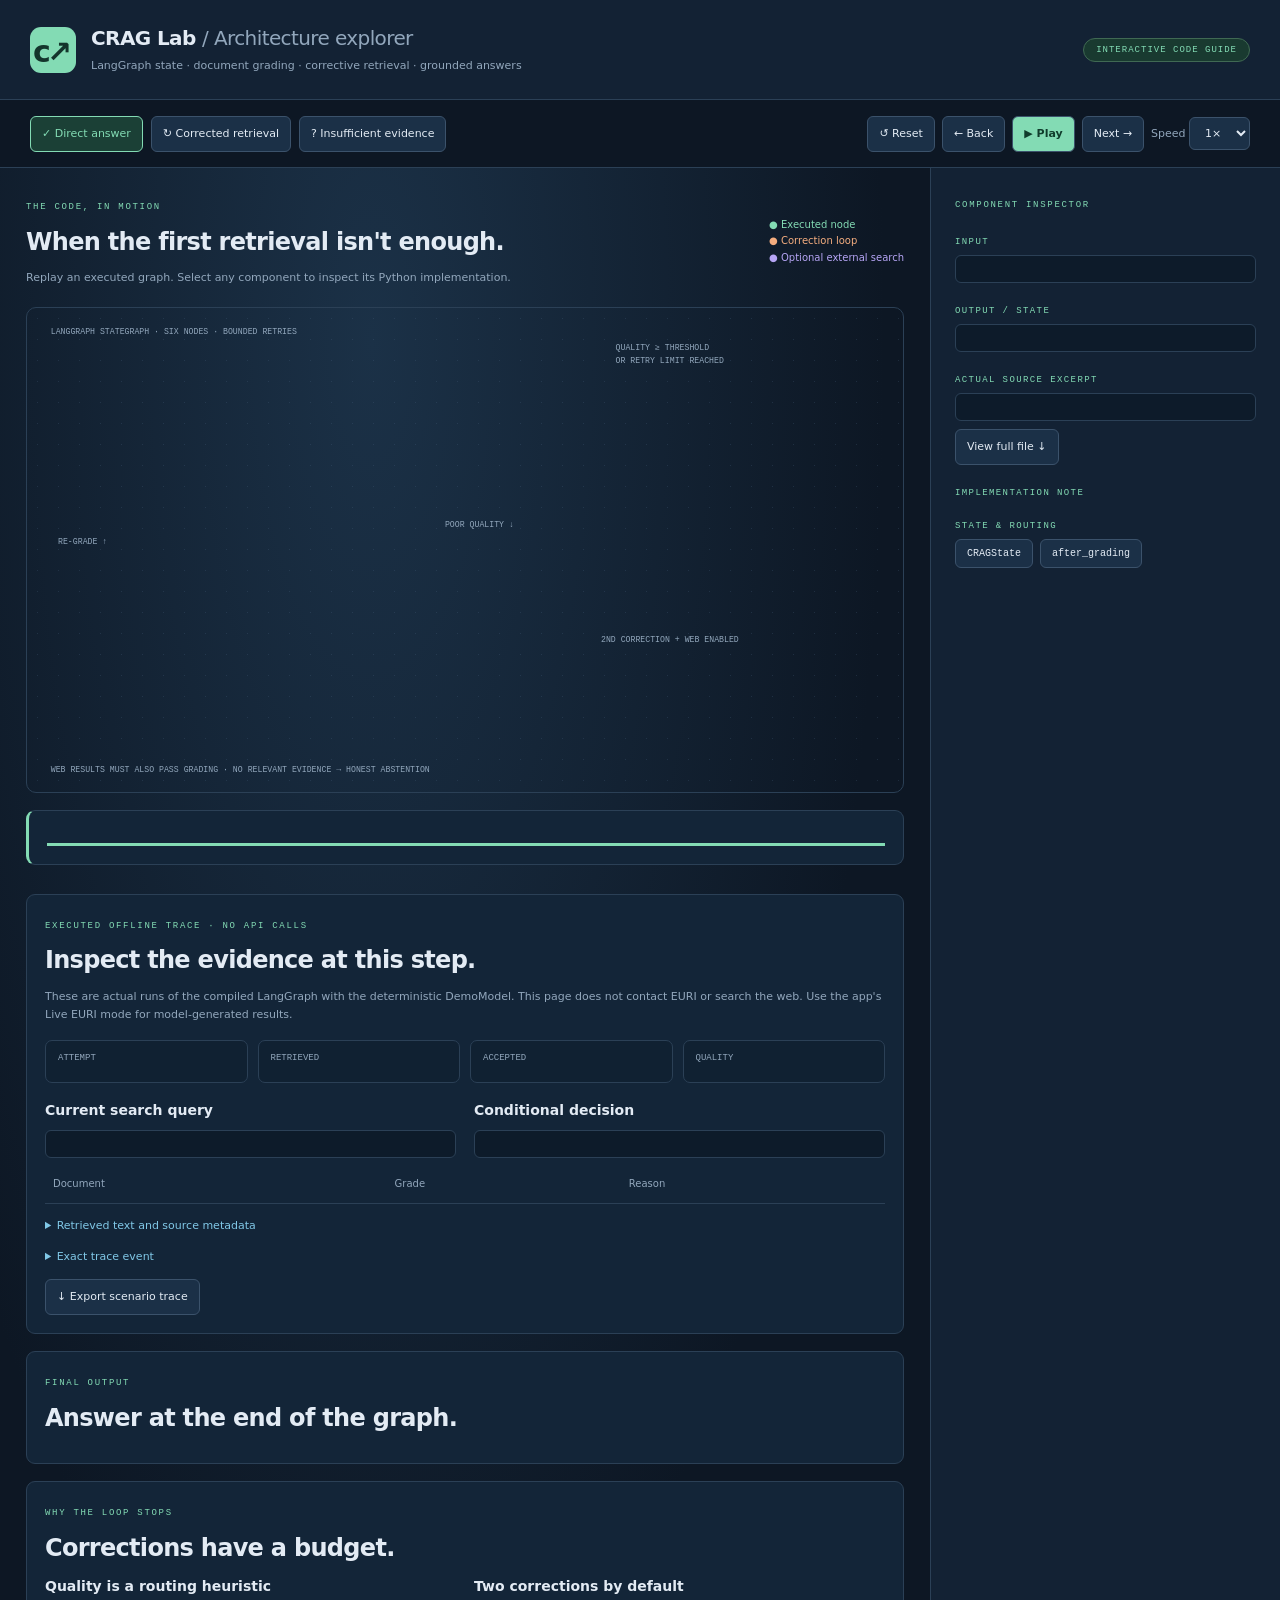
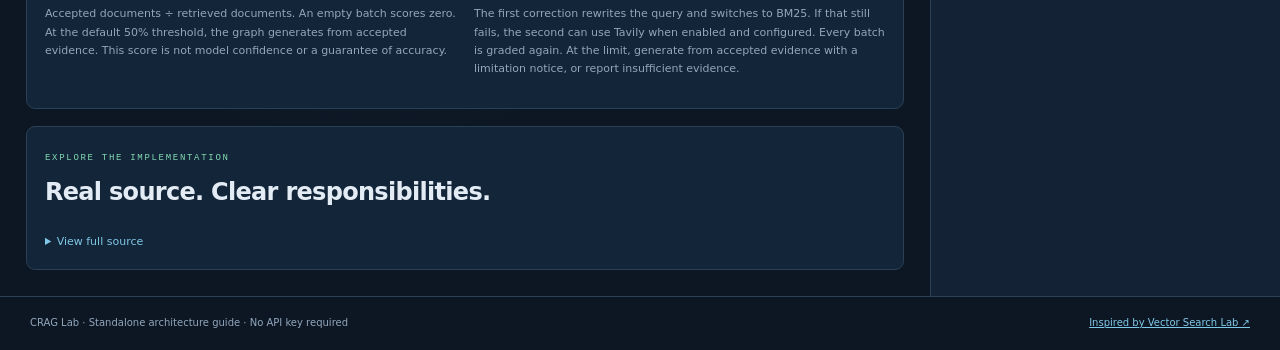
==== scripts/visualizer_template.html @ 8ddc98ae "Build LangGraph Corrective RAG lab with EURI and interactive visualizer" ====
<!doctype html>
<html lang="en"><head><meta charset="utf-8"><meta name="viewport" content="width=device-width,initial-scale=1"><meta name="theme-color" content="#0d1724"><title>CRAG Lab · Architecture Explorer</title>
<style>
:root{color-scheme:dark;--bg:#0d1724;--panel:#132234;--line:#2b4056;--text:#e3ebf4;--muted:#92a7bc;--green:#83dbb4;--orange:#f4ad7f;--blue:#80c8e7;--purple:#b6a5f5;--mono:ui-monospace,SFMono-Regular,Consolas,monospace}*{box-sizing:border-box}body{margin:0;font:13px/1.65 system-ui,sans-serif;color:var(--text);background:var(--bg)}button,select{font:inherit;cursor:pointer}button,select{border:1px solid #3b526b;border-radius:6px;padding:8px 11px;background:#1b3047;color:var(--text);font-size:11px}button:hover{background:#29445e}button:disabled{opacity:.35;cursor:default}button:focus-visible,select:focus-visible,a:focus-visible,summary:focus-visible{outline:2px solid var(--blue);outline-offset:4px}button[aria-pressed=true]{border-color:var(--green);background:#1b4036;color:var(--green)}a{color:var(--blue)}header{display:flex;justify-content:space-between;align-items:center;padding:22px 30px;border-bottom:1px solid var(--line);background:var(--panel);gap:20px}.brand{display:flex;gap:15px;align-items:center}.logo{display:grid;place-items:center;width:46px;height:46px;border-radius:11px;background:var(--green);font-size:30px;letter-spacing:-4px;padding-right:5px;color:#14352c;font-weight:700}h1{font-size:20px;margin:0;letter-spacing:-.6px}h1 span{color:var(--muted);font-weight:400}p{margin:5px 0 12px}.sub{font-size:11px;color:var(--muted);margin:2px 0}.badge{border:1px solid #406953;background:#193a30;border-radius:20px;padding:6px 12px;color:var(--green);font:9px var(--mono);letter-spacing:1px}.toolbar{display:flex;flex-wrap:wrap;align-items:center;gap:8px;padding:15px 30px;border-bottom:1px solid var(--line)}.playback{display:flex;flex-wrap:wrap;gap:7px;margin-left:auto;align-items:center}.primary{background:var(--green);color:#103c2c;font-weight:700}.layout{display:grid;grid-template-columns:minmax(0,1fr) 350px}main{min-width:0;padding:26px;background:radial-gradient(ellipse at 40% 10%,#1b3147,transparent 65%)}.eyebrow{font:9px var(--mono);letter-spacing:1.7px;color:var(--green)}h2{font-size:24px;margin:7px 0;letter-spacing:-.7px}h3{font-size:14px;margin:0 0 7px}.heading{display:flex;justify-content:space-between;gap:15px;align-items:center;margin-bottom:18px}.legend{font-size:10px;color:var(--muted);min-width:130px}.legend span{display:block}.diagram{border:1px solid var(--line);border-radius:10px;overflow:auto;background:radial-gradient(#4b668344 .8px,transparent .8px);background-size:21px 21px}svg{width:100%;min-width:780px;display:block}.wire{fill:none;stroke:#486079;stroke-width:1.7;marker-end:url(#arrow)}.wire.loop{stroke-dasharray:6 5}.wire.active{stroke:var(--green);stroke-width:3}.node{cursor:pointer;outline:none}.node rect{fill:#172c40;stroke:#49647c;stroke-width:1.3}.node text{pointer-events:none;fill:var(--text)}.node .kicker{font:9px var(--mono);fill:var(--muted)}.node .title{font:600 16px system-ui,sans-serif}.node .file{font:9px var(--mono);fill:var(--muted)}.node.visited rect{fill:#1b3b32;stroke:#569478}.node.current rect{fill:#234b3c;stroke:var(--green);stroke-width:2.5}.node.selected rect{stroke:var(--blue);stroke-width:2.5}.node:hover rect,.node:focus-visible rect{stroke:var(--blue);stroke-width:3}.node.external rect{stroke:var(--purple)}.svg-label{fill:var(--muted);font:9px var(--mono)}.panel{border:1px solid var(--line);background:#132538;border-radius:9px;padding:18px;margin-top:17px}.step-card{border-left:3px solid var(--green)}.step-card p{font-size:12px;color:var(--muted)}.timeline{display:flex;flex-wrap:wrap;gap:6px;margin-top:12px}.timeline button{font:10px var(--mono);padding:5px 8px}.progress{height:3px;background:#294156;margin-top:14px}.progress div{height:100%;background:var(--green);transition:width .2s}.stats{display:grid;grid-template-columns:repeat(4,1fr);gap:10px;margin:16px 0}.stat{background:#102132;border:1px solid var(--line);border-radius:7px;padding:12px}.stat small{font:9px var(--mono);color:var(--muted);display:block}.stat strong{font:23px var(--mono);color:var(--green);display:block;margin-top:7px}pre{white-space:pre-wrap;overflow-wrap:anywhere;overflow:auto;max-height:460px;font:10px/1.8 var(--mono);background:#0d1b2a;color:#c7d9ea;border:1px solid var(--line);border-radius:6px;padding:13px;margin:8px 0}aside{border-left:1px solid var(--line);padding:24px;background:var(--panel);min-width:0}aside h2{font-size:23px}aside p{font-size:12px;color:var(--muted)}.field{color:var(--green);font:9px var(--mono);letter-spacing:1.4px;margin:23px 0 8px}.file-label{font:10px var(--mono);color:var(--blue)}.note{font-size:11px;color:var(--muted)}.scroll{overflow:auto}table{border-collapse:collapse;width:100%;font-size:11px}th,td{text-align:left;padding:10px 8px;border-bottom:1px solid var(--line);vertical-align:top}th{font-weight:400;color:var(--muted);font-size:10px}td:first-child{white-space:nowrap}.ok{color:var(--green)}.bad{color:var(--orange)}.files{display:flex;flex-wrap:wrap;gap:7px}.files button{font:10px var(--mono)}summary{cursor:pointer;color:var(--blue);font-size:11px}details{margin-top:13px}.answer{white-space:pre-wrap;font-size:12px;line-height:1.9;overflow-wrap:anywhere}.two{display:grid;grid-template-columns:1fr 1fr;gap:18px}footer{border-top:1px solid var(--line);padding:18px 30px;display:flex;justify-content:space-between;gap:15px;font-size:10px;color:var(--muted)}@media(max-width:1150px){.layout{grid-template-columns:minmax(0,1fr) 290px}.playback{margin-left:0}.heading{display:block}.legend{display:flex;gap:12px;margin-top:12px}}@media(max-width:900px){.layout{display:block}aside{border-left:0;border-top:1px solid var(--line)}header{flex-wrap:wrap}h1 span{display:block;font-size:14px}.toolbar,header{padding:17px}main{padding:16px}.stats{grid-template-columns:repeat(2,1fr)}.two{grid-template-columns:1fr}footer{flex-wrap:wrap}}@media(prefers-reduced-motion:reduce){*{transition:none!important}}
</style></head><body>
<header><div class="brand"><div class="logo">c↗</div><div><h1>CRAG Lab <span>/ Architecture explorer</span></h1><p class="sub">LangGraph state · document grading · corrective retrieval · grounded answers</p></div></div><span class="badge">INTERACTIVE CODE GUIDE</span></header>
<nav class="toolbar" aria-label="Scenario and playback"><button data-scenario="direct" aria-pressed="true">✓ Direct answer</button><button data-scenario="corrected" aria-pressed="false">↻ Corrected retrieval</button><button data-scenario="unsupported" aria-pressed="false">? Insufficient evidence</button><div class="playback"><button id="reset">↺ Reset</button><button id="back">← Back</button><button class="primary" id="play">▶ Play</button><button id="next">Next →</button><label class="sub">Speed <select id="speed"><option value="2400">1×</option><option value="1200">2×</option><option value="600">4×</option></select></label></div></nav>
<div class="layout"><main>
<div class="heading"><div><span class="eyebrow">THE CODE, IN MOTION</span><h2>When the first retrieval isn't enough.</h2><p class="sub">Replay an executed graph. Select any component to inspect its Python implementation.</p></div><div class="legend"><span style="color:var(--green)">● Executed node</span><span style="color:var(--orange)">● Correction loop</span><span style="color:var(--purple)">● Optional external search</span></div></div>
<div class="diagram" role="region" aria-label="Workflow diagram; scroll horizontally on small screens" tabindex="0"><svg viewBox="0 0 960 530" aria-labelledby="graph-title"><title id="graph-title">Corrective RAG graph. Retrieved documents are graded; failed retrieval loops through rewriting and another search.</title><defs><marker id="arrow" viewBox="0 0 10 10" refX="9" refY="5" markerWidth="7" markerHeight="7" orient="auto-start-reverse"><path d="M1 1L9 5L1 9" fill="none" stroke="#83dbb4" stroke-width="1.4"/></marker></defs><text x="26" y="28" class="svg-label">LANGGRAPH STATEGRAPH · SIX NODES · BOUNDED RETRIES</text><g id="edges"></g><g id="nodes"></g><text x="645" y="46" class="svg-label">QUALITY ≥ THRESHOLD</text><text x="645" y="60" class="svg-label">OR RETRY LIMIT REACHED</text><text x="458" y="240" class="svg-label">POOR QUALITY ↓</text><text x="34" y="259" class="svg-label">RE-GRADE ↑</text><text x="629" y="366" class="svg-label">2ND CORRECTION + WEB ENABLED</text><text x="26" y="508" class="svg-label">WEB RESULTS MUST ALSO PASS GRADING · NO RELEVANT EVIDENCE → HONEST ABSTENTION</text></svg></div>
<section class="panel step-card" aria-live="polite"><span class="eyebrow" id="step-count"></span><h3 id="step-title"></h3><p id="step-description"></p><div class="progress"><div id="progress"></div></div></section><nav class="timeline" id="timeline" aria-label="Execution steps"></nav>
<section class="panel"><span class="eyebrow">EXECUTED OFFLINE TRACE · NO API CALLS</span><h2>Inspect the evidence at this step.</h2><p id="question" class="sub"></p><p class="note">These are actual runs of the compiled LangGraph with the deterministic DemoModel. This page does not contact EURI or search the web. Use the app's Live EURI mode for model-generated results.</p><div class="stats"><div class="stat"><small>ATTEMPT</small><strong id="attempt"></strong></div><div class="stat"><small>RETRIEVED</small><strong id="retrieved"></strong></div><div class="stat"><small>ACCEPTED</small><strong id="accepted"></strong></div><div class="stat"><small>QUALITY</small><strong id="quality"></strong></div></div><div class="two"><div><h3>Current search query</h3><pre id="query"></pre></div><div><h3>Conditional decision</h3><pre id="decision"></pre></div></div><div class="scroll"><table><thead><tr><th>Document</th><th>Grade</th><th>Reason</th></tr></thead><tbody id="grades"></tbody></table></div><details><summary>Retrieved text and source metadata</summary><pre id="documents"></pre></details><details><summary>Exact trace event</summary><pre id="event"></pre></details><button id="download" style="margin-top:13px">↓ Export scenario trace</button></section>
<section class="panel"><span class="eyebrow">FINAL OUTPUT</span><h2 id="outcome-title">Answer at the end of the graph.</h2><div id="answer" class="answer note"></div></section>
<section class="panel"><span class="eyebrow">WHY THE LOOP STOPS</span><h2>Corrections have a budget.</h2><div class="two"><div><h3>Quality is a routing heuristic</h3><p class="note">Accepted documents ÷ retrieved documents. An empty batch scores zero. At the default 50% threshold, the graph generates from accepted evidence. This score is not model confidence or a guarantee of accuracy.</p></div><div><h3>Two corrections by default</h3><p class="note">The first correction rewrites the query and switches to BM25. If that still fails, the second can use Tavily when enabled and configured. Every batch is graded again. At the limit, generate from accepted evidence with a limitation notice, or report insufficient evidence.</p></div></div></section>
<section class="panel"><span class="eyebrow">EXPLORE THE IMPLEMENTATION</span><h2>Real source. Clear responsibilities.</h2><div class="files" id="files"></div><details id="source-details"><summary id="source-label">View full source</summary><pre id="source"></pre></details></section>
</main><aside aria-label="Component inspector"><span class="eyebrow">COMPONENT INSPECTOR</span><h2 id="inspect-title"></h2><div id="inspect-file" class="file-label"></div><p id="inspect-description"></p><div class="field">INPUT</div><pre id="inspect-input"></pre><div class="field">OUTPUT / STATE</div><pre id="inspect-output"></pre><div class="field">ACTUAL SOURCE EXCERPT</div><pre id="inspect-code"></pre><button id="view-source">View full file ↓</button><div class="field">IMPLEMENTATION NOTE</div><p id="inspect-note"></p><div class="field">STATE & ROUTING</div><div class="files"><button id="state-source">CRAGState</button><button id="route-source">after_grading</button></div></aside></div>
<footer><span>CRAG Lab · Standalone architecture guide · No API key required</span><a href="https://github.com/AIWITHKAUSHAL/Vector_Similiarity/blob/main/docs/architecture_visualizer.html" target="_blank" rel="noopener noreferrer">Inspired by Vector Search Lab ↗</a></footer><noscript>This interactive guide requires JavaScript. Read README.md for the workflow explanation.</noscript>
<script id="project-data" type="application/json">__PROJECT_DATA__</script>
<script>
const DATA=JSON.parse(document.getElementById('project-data').textContent),$=id=>document.getElementById(id),NS='http://www.w3.org/2000/svg';
const components=[
{id:'retrieve',title:'Retrieve documents',x:40,y:70,kicker:'01 · LOCAL RETRIEVAL',input:'query, top_k',output:'documents, trace',description:'Rank the local knowledge-base entries by keyword overlap. Keep positive-scoring candidates up to top_k.',note:'The local retriever is lexical. This simplified CRAG project does not download embeddings or use a vector database.'},
{id:'grade_documents',title:'Grade documents',x:370,y:70,kicker:'02 · RELEVANCE GATE',input:'question (original), documents',output:'grades, relevant_documents, quality, trace',description:'Classify every candidate as relevant or irrelevant to the original question, then compute the accepted fraction. A conditional edge chooses generation or correction.',note:'Live mode uses validated EURI JSON labels and reasons. The offline demo uses a transparent keyword heuristic.'},
{id:'generate_answer',title:'Generate answer',x:700,y:70,kicker:'06 · GROUNDED OUTPUT',input:'question, relevant_documents, quality',output:'answer, outcome, trace → END',description:'Answer from accepted evidence with source IDs. At exhausted retries, disclose limited evidence; if there is none, return an insufficient-evidence message without calling the model.',note:'Live answers must contain known document citations. Citation syntax is checked; semantic correctness is still a model limitation.'},
{id:'retrieve_again',title:'Retrieve again',x:40,y:280,kicker:'04 · ALTERNATE STRATEGY',input:'rewritten query, top_k',output:'documents, trace → grade_documents',description:'Search the same corpus again using the rewritten query and BM25. Its term-frequency and document-length scoring differ from the initial overlap ranking.',note:'Every corrected batch returns to grading. Retrieving again does not bypass the quality check.'},
{id:'rewrite_query',title:'Rewrite query',x:370,y:280,kicker:'03 · CORRECTION',input:'question, previous query, grade reasons',output:'query, retries + 1, trace',description:'Keep the original question intact while refining the search query. Increment the correction counter to bound the loop.',note:'The next conditional edge selects local BM25 first, then optional web search on the second correction when configured.'},
{id:'web_search',title:'Web search',x:700,y:400,kicker:'05 · OPTIONAL EXTERNAL',input:'rewritten query, top_k, Tavily client',output:'documents, web_attempted, trace',description:'Fetch external search snippets only in live mode when enabled and configured. Keep URLs, then send all results through the same relevance grader.',note:'This optional node is not executed in the bundled offline traces. It is covered by mock-provider tests. Network failure becomes an empty retrieval batch.',external:true}
].map(c=>({...c,file:'crag/graph.py'}));
const byId=Object.fromEntries(components.map(c=>[c.id,c]));
const edges=[['retrieve','grade_documents','M260 115H366'],['grade_documents','generate_answer','M590 145H696'],['grade_documents','rewrite_query','M480 160V276'],['rewrite_query','retrieve_again','M370 325H264'],['retrieve_again','grade_documents','M150 280V209H390V164'],['rewrite_query','web_search','M590 325H810V396'],['web_search','grade_documents','M920 445H943V190H568V164']];
let scenario='direct',index=0,selected='retrieve',timer=null;
function el(tag,text){const n=document.createElement(tag);if(text!==undefined)n.textContent=text;return n;}
function svg(tag,attrs){const n=document.createElementNS(NS,tag);Object.entries(attrs).forEach(([k,v])=>n.setAttribute(k,v));return n;}
function inspect(id){selected=id;const c=byId[id];$('inspect-title').textContent=c.title;$('inspect-file').textContent=c.file;$('inspect-description').textContent=c.description;$('inspect-input').textContent=c.input;$('inspect-output').textContent=c.output;$('inspect-code').textContent=DATA.excerpts[c.file+':'+id];$('inspect-note').textContent=c.note;document.querySelectorAll('.node').forEach(n=>{const active=n.id==='node-'+id;n.classList.toggle('selected',active);n.setAttribute('aria-pressed',String(active));});}
function showSource(file){$('source').textContent=DATA.sources[file];$('source-label').textContent=file+' · embedded source snapshot';$('source-details').open=true;$('source-details').scrollIntoView({behavior:'instant',block:'nearest'});}
for(const [from,to,path] of edges){$('edges').append(svg('path',{d:path,class:'wire'+(['rewrite_query','retrieve_again','web_search'].includes(from)||to==='rewrite_query'?' loop':''),id:'edge-'+from+'-'+to}));}
for(const c of components){const g=svg('g',{class:'node'+(c.external?' external':''),id:'node-'+c.id,transform:`translate(${c.x},${c.y})`,role:'button',tabindex:'0','aria-label':c.title,'aria-pressed':'false'});g.append(svg('rect',{width:220,height:90,rx:9}));[[16,23,c.kicker,'kicker'],[16,49,c.title,'title'],[16,71,c.file,'file']].forEach(([x,y,text,cls])=>{const t=svg('text',{x,y,class:cls});t.textContent=text;g.append(t);});g.onclick=()=>inspect(c.id);g.onkeydown=e=>{if(e.key==='Enter'||e.key===' '){e.preventDefault();inspect(c.id);}};$('nodes').append(g);}
function pause(){clearInterval(timer);timer=null;$('play').textContent='▶ Play';}
function snapshot(){let docs=[],grades=[],quality=null,query=DATA.runs[scenario].question,decision='Awaiting document grading.';for(const step of DATA.runs[scenario].trace.slice(0,index+1)){if(step.documents){docs=step.documents;grades=[];quality=null;decision='New batch retrieved; awaiting grading.';}if(step.grades){grades=step.grades;quality=step.quality;decision=`Next → ${step.decision}\nQuality: ${Math.round(quality*100)}% · Threshold: 50%`+(step.retry_limit_reached?'\nRetry budget exhausted.':'');}if(step.rewritten_query){query=step.rewritten_query;decision='Next → retrieve_again (BM25)';}}return{docs,grades,quality,query,decision};}
function render(){const run=DATA.runs[scenario],seq=run.trace,step=seq[index],seen=seq.slice(0,index+1).map(s=>s.node),s=snapshot();$('step-count').textContent=`STEP ${index+1} / ${seq.length} · ${scenario.toUpperCase()} · SAVED DEMO`;$('step-title').textContent=byId[step.node].title;$('step-description').textContent=step.detail;$('progress').style.width=((index+1)/seq.length*100)+'%';$('back').disabled=index===0;$('next').disabled=index===seq.length-1;document.querySelectorAll('.node').forEach(n=>{n.classList.toggle('visited',seen.includes(n.id.slice(5)));n.classList.toggle('current',n.id==='node-'+step.node);});for(const [a,b]of edges){const traversed=seen.some((v,i)=>i>0&&seen[i-1]===a&&v===b);$('edge-'+a+'-'+b).classList.toggle('active',traversed);}$('timeline').replaceChildren();seq.forEach((entry,i)=>{const b=el('button',`${i+1} ${byId[entry.node].title}`);b.setAttribute('aria-pressed',String(i===index));if(i===index)b.setAttribute('aria-current','step');b.onclick=()=>{pause();index=i;render();};$('timeline').append(b);});$('question').textContent='Original question: '+run.question;$('attempt').textContent=step.attempt;$('retrieved').textContent=s.docs.length;$('accepted').textContent=s.quality===null?'—':s.grades.filter(g=>g.relevant).length;$('quality').textContent=s.quality===null?'—':Math.round(s.quality*100)+'%';$('query').textContent=s.query;$('decision').textContent=s.decision;$('grades').replaceChildren();for(const d of s.docs){const grade=s.grades.find(g=>g.id===d.id),row=el('tr');row.append(el('td',d.id));const verdict=el('td',grade?(grade.relevant?'Relevant':'Irrelevant'):'Pending');verdict.className=grade?.relevant?'ok':'bad';row.append(verdict,el('td',grade?.reason||'Not yet graded at this step.'));$('grades').append(row);}if(!s.docs.length){const row=el('tr'),cell=el('td','No retrieved documents at this step.');cell.colSpan=3;row.append(cell);$('grades').append(row);}$('documents').textContent=JSON.stringify(s.docs,null,2);$('event').textContent=JSON.stringify(step,null,2);$('answer').textContent=step.node==='generate_answer'?run.answer:'Advance to Generate answer to reveal the final output.';$('outcome-title').textContent=step.node==='generate_answer'?run.outcome.replaceAll('_',' '):'Answer at the end of the graph.';inspect(step.node);}
function play(){if(timer){pause();return;}if(index===DATA.runs[scenario].trace.length-1){index=0;render();}$('play').textContent='Ⅱ Pause';timer=setInterval(()=>{index++;render();if(index===DATA.runs[scenario].trace.length-1)pause();},Number($('speed').value));}
document.querySelectorAll('[data-scenario]').forEach(b=>b.onclick=()=>{pause();scenario=b.dataset.scenario;index=0;document.querySelectorAll('[data-scenario]').forEach(x=>x.setAttribute('aria-pressed',String(x===b)));render();});$('back').onclick=()=>{pause();index=Math.max(0,index-1);render();};$('next').onclick=()=>{pause();index=Math.min(DATA.runs[scenario].trace.length-1,index+1);render();};$('reset').onclick=()=>{pause();index=0;render();};$('play').onclick=play;$('speed').onchange=()=>{if(timer){pause();play();}};document.addEventListener('visibilitychange',()=>{if(document.hidden)pause();});
for(const file of Object.keys(DATA.sources)){const b=el('button',file);b.onclick=()=>showSource(file);$('files').append(b);}$('view-source').onclick=()=>showSource(byId[selected].file);$('state-source').onclick=()=>showSource('crag/state.py');$('route-source').onclick=()=>{$('inspect-title').textContent='Conditional routing';$('inspect-file').textContent='crag/graph.py';$('inspect-description').textContent='The edge function returns a node name, based on relevance and the correction budget.';$('inspect-input').textContent='relevant_documents, quality, threshold, retries';$('inspect-output').textContent='generate_answer | rewrite_query';$('inspect-code').textContent=DATA.excerpts['crag/graph.py:after_grading'];$('inspect-note').textContent='A nonempty accepted set is required for the quality branch. Retry exhaustion always terminates correction.';selected='grade_documents';};
$('download').onclick=()=>{const url=URL.createObjectURL(new Blob([JSON.stringify(DATA.runs[scenario],null,2)],{type:'application/json'}));const a=el('a');a.href=url;a.download=`crag-demo-${scenario}.json`;a.click();setTimeout(()=>URL.revokeObjectURL(url),1000);};render();
</script></body></html>
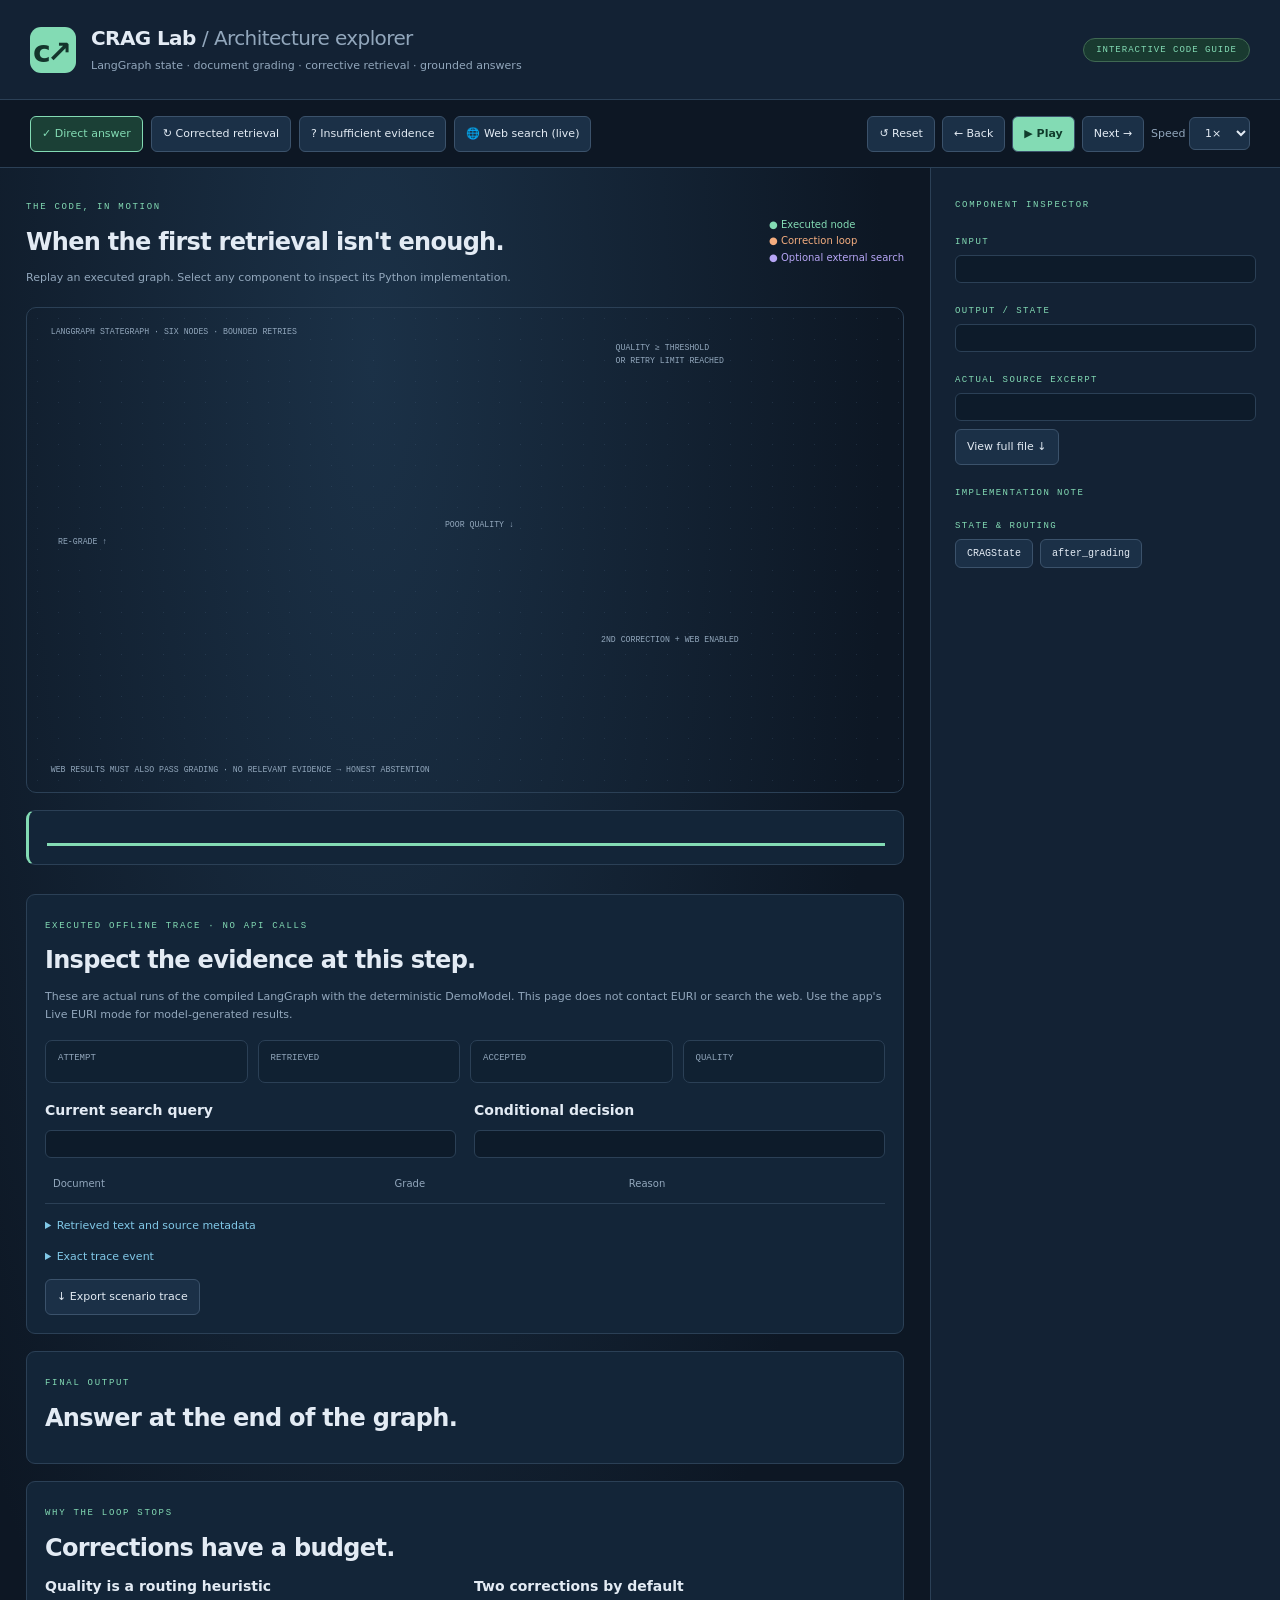
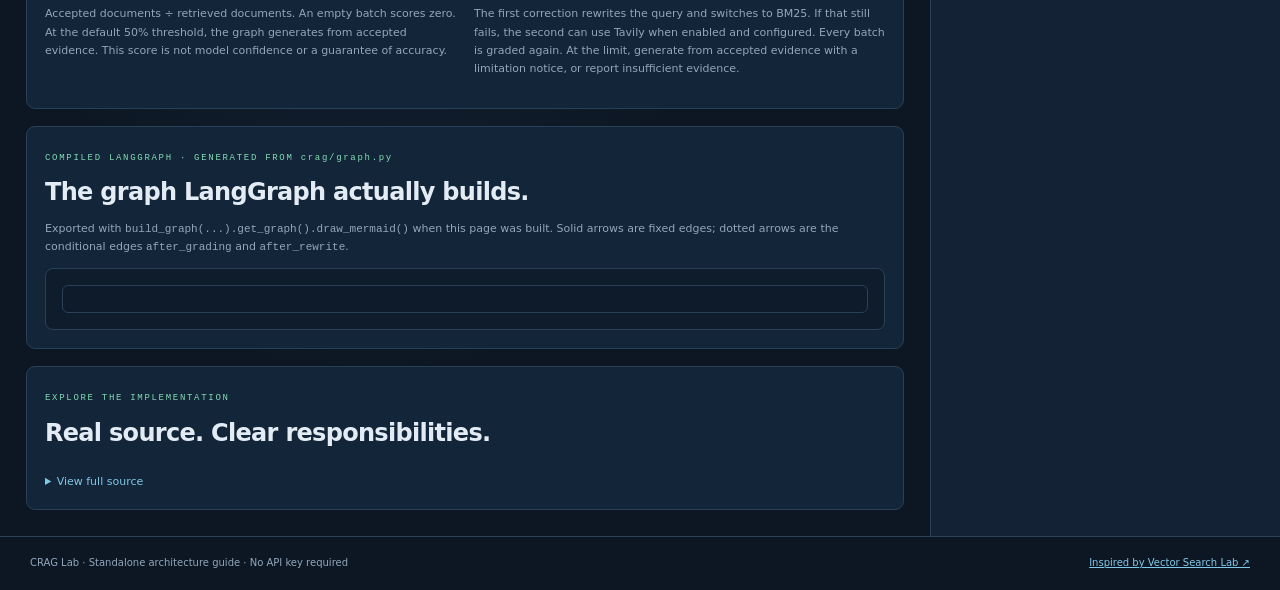
==== commit 96f00265: "tavilaiy" ====
--- a/scripts/visualizer_template.html
+++ b/scripts/visualizer_template.html
@@ -2,20 +2,28 @@
 <html lang="en"><head><meta charset="utf-8"><meta name="viewport" content="width=device-width,initial-scale=1"><meta name="theme-color" content="#0d1724"><title>CRAG Lab · Architecture Explorer</title>
 <style>
 :root{color-scheme:dark;--bg:#0d1724;--panel:#132234;--line:#2b4056;--text:#e3ebf4;--muted:#92a7bc;--green:#83dbb4;--orange:#f4ad7f;--blue:#80c8e7;--purple:#b6a5f5;--mono:ui-monospace,SFMono-Regular,Consolas,monospace}*{box-sizing:border-box}body{margin:0;font:13px/1.65 system-ui,sans-serif;color:var(--text);background:var(--bg)}button,select{font:inherit;cursor:pointer}button,select{border:1px solid #3b526b;border-radius:6px;padding:8px 11px;background:#1b3047;color:var(--text);font-size:11px}button:hover{background:#29445e}button:disabled{opacity:.35;cursor:default}button:focus-visible,select:focus-visible,a:focus-visible,summary:focus-visible{outline:2px solid var(--blue);outline-offset:4px}button[aria-pressed=true]{border-color:var(--green);background:#1b4036;color:var(--green)}a{color:var(--blue)}header{display:flex;justify-content:space-between;align-items:center;padding:22px 30px;border-bottom:1px solid var(--line);background:var(--panel);gap:20px}.brand{display:flex;gap:15px;align-items:center}.logo{display:grid;place-items:center;width:46px;height:46px;border-radius:11px;background:var(--green);font-size:30px;letter-spacing:-4px;padding-right:5px;color:#14352c;font-weight:700}h1{font-size:20px;margin:0;letter-spacing:-.6px}h1 span{color:var(--muted);font-weight:400}p{margin:5px 0 12px}.sub{font-size:11px;color:var(--muted);margin:2px 0}.badge{border:1px solid #406953;background:#193a30;border-radius:20px;padding:6px 12px;color:var(--green);font:9px var(--mono);letter-spacing:1px}.toolbar{display:flex;flex-wrap:wrap;align-items:center;gap:8px;padding:15px 30px;border-bottom:1px solid var(--line)}.playback{display:flex;flex-wrap:wrap;gap:7px;margin-left:auto;align-items:center}.primary{background:var(--green);color:#103c2c;font-weight:700}.layout{display:grid;grid-template-columns:minmax(0,1fr) 350px}main{min-width:0;padding:26px;background:radial-gradient(ellipse at 40% 10%,#1b3147,transparent 65%)}.eyebrow{font:9px var(--mono);letter-spacing:1.7px;color:var(--green)}h2{font-size:24px;margin:7px 0;letter-spacing:-.7px}h3{font-size:14px;margin:0 0 7px}.heading{display:flex;justify-content:space-between;gap:15px;align-items:center;margin-bottom:18px}.legend{font-size:10px;color:var(--muted);min-width:130px}.legend span{display:block}.diagram{border:1px solid var(--line);border-radius:10px;overflow:auto;background:radial-gradient(#4b668344 .8px,transparent .8px);background-size:21px 21px}svg{width:100%;min-width:780px;display:block}.wire{fill:none;stroke:#486079;stroke-width:1.7;marker-end:url(#arrow)}.wire.loop{stroke-dasharray:6 5}.wire.active{stroke:var(--green);stroke-width:3}.node{cursor:pointer;outline:none}.node rect{fill:#172c40;stroke:#49647c;stroke-width:1.3}.node text{pointer-events:none;fill:var(--text)}.node .kicker{font:9px var(--mono);fill:var(--muted)}.node .title{font:600 16px system-ui,sans-serif}.node .file{font:9px var(--mono);fill:var(--muted)}.node.visited rect{fill:#1b3b32;stroke:#569478}.node.current rect{fill:#234b3c;stroke:var(--green);stroke-width:2.5}.node.selected rect{stroke:var(--blue);stroke-width:2.5}.node:hover rect,.node:focus-visible rect{stroke:var(--blue);stroke-width:3}.node.external rect{stroke:var(--purple)}.svg-label{fill:var(--muted);font:9px var(--mono)}.panel{border:1px solid var(--line);background:#132538;border-radius:9px;padding:18px;margin-top:17px}.step-card{border-left:3px solid var(--green)}.step-card p{font-size:12px;color:var(--muted)}.timeline{display:flex;flex-wrap:wrap;gap:6px;margin-top:12px}.timeline button{font:10px var(--mono);padding:5px 8px}.progress{height:3px;background:#294156;margin-top:14px}.progress div{height:100%;background:var(--green);transition:width .2s}.stats{display:grid;grid-template-columns:repeat(4,1fr);gap:10px;margin:16px 0}.stat{background:#102132;border:1px solid var(--line);border-radius:7px;padding:12px}.stat small{font:9px var(--mono);color:var(--muted);display:block}.stat strong{font:23px var(--mono);color:var(--green);display:block;margin-top:7px}pre{white-space:pre-wrap;overflow-wrap:anywhere;overflow:auto;max-height:460px;font:10px/1.8 var(--mono);background:#0d1b2a;color:#c7d9ea;border:1px solid var(--line);border-radius:6px;padding:13px;margin:8px 0}aside{border-left:1px solid var(--line);padding:24px;background:var(--panel);min-width:0}aside h2{font-size:23px}aside p{font-size:12px;color:var(--muted)}.field{color:var(--green);font:9px var(--mono);letter-spacing:1.4px;margin:23px 0 8px}.file-label{font:10px var(--mono);color:var(--blue)}.note{font-size:11px;color:var(--muted)}.scroll{overflow:auto}table{border-collapse:collapse;width:100%;font-size:11px}th,td{text-align:left;padding:10px 8px;border-bottom:1px solid var(--line);vertical-align:top}th{font-weight:400;color:var(--muted);font-size:10px}td:first-child{white-space:nowrap}.ok{color:var(--green)}.bad{color:var(--orange)}.files{display:flex;flex-wrap:wrap;gap:7px}.files button{font:10px var(--mono)}summary{cursor:pointer;color:var(--blue);font-size:11px}details{margin-top:13px}.answer{white-space:pre-wrap;font-size:12px;line-height:1.9;overflow-wrap:anywhere}.two{display:grid;grid-template-columns:1fr 1fr;gap:18px}footer{border-top:1px solid var(--line);padding:18px 30px;display:flex;justify-content:space-between;gap:15px;font-size:10px;color:var(--muted)}@media(max-width:1150px){.layout{grid-template-columns:minmax(0,1fr) 290px}.playback{margin-left:0}.heading{display:block}.legend{display:flex;gap:12px;margin-top:12px}}@media(max-width:900px){.layout{display:block}aside{border-left:0;border-top:1px solid var(--line)}header{flex-wrap:wrap}h1 span{display:block;font-size:14px}.toolbar,header{padding:17px}main{padding:16px}.stats{grid-template-columns:repeat(2,1fr)}.two{grid-template-columns:1fr}footer{flex-wrap:wrap}}@media(prefers-reduced-motion:reduce){*{transition:none!important}}
+.compiled-graph{overflow-x:auto;border:1px solid var(--line);border-radius:8px;padding:16px;background:#0f1c2b;text-align:center}.compiled-graph svg{max-width:100%;height:auto}.compiled-graph pre{text-align:left;margin:0}
 </style></head><body>
 <header><div class="brand"><div class="logo">c↗</div><div><h1>CRAG Lab <span>/ Architecture explorer</span></h1><p class="sub">LangGraph state · document grading · corrective retrieval · grounded answers</p></div></div><span class="badge">INTERACTIVE CODE GUIDE</span></header>
-<nav class="toolbar" aria-label="Scenario and playback"><button data-scenario="direct" aria-pressed="true">✓ Direct answer</button><button data-scenario="corrected" aria-pressed="false">↻ Corrected retrieval</button><button data-scenario="unsupported" aria-pressed="false">? Insufficient evidence</button><div class="playback"><button id="reset">↺ Reset</button><button id="back">← Back</button><button class="primary" id="play">▶ Play</button><button id="next">Next →</button><label class="sub">Speed <select id="speed"><option value="2400">1×</option><option value="1200">2×</option><option value="600">4×</option></select></label></div></nav>
+<nav class="toolbar" aria-label="Scenario and playback"><button data-scenario="direct" aria-pressed="true">✓ Direct answer</button><button data-scenario="corrected" aria-pressed="false">↻ Corrected retrieval</button><button data-scenario="unsupported" aria-pressed="false">? Insufficient evidence</button><button data-scenario="web" aria-pressed="false">🌐 Web search (live)</button><div class="playback"><button id="reset">↺ Reset</button><button id="back">← Back</button><button class="primary" id="play">▶ Play</button><button id="next">Next →</button><label class="sub">Speed <select id="speed"><option value="2400">1×</option><option value="1200">2×</option><option value="600">4×</option></select></label></div></nav>
 <div class="layout"><main>
 <div class="heading"><div><span class="eyebrow">THE CODE, IN MOTION</span><h2>When the first retrieval isn't enough.</h2><p class="sub">Replay an executed graph. Select any component to inspect its Python implementation.</p></div><div class="legend"><span style="color:var(--green)">● Executed node</span><span style="color:var(--orange)">● Correction loop</span><span style="color:var(--purple)">● Optional external search</span></div></div>
 <div class="diagram" role="region" aria-label="Workflow diagram; scroll horizontally on small screens" tabindex="0"><svg viewBox="0 0 960 530" aria-labelledby="graph-title"><title id="graph-title">Corrective RAG graph. Retrieved documents are graded; failed retrieval loops through rewriting and another search.</title><defs><marker id="arrow" viewBox="0 0 10 10" refX="9" refY="5" markerWidth="7" markerHeight="7" orient="auto-start-reverse"><path d="M1 1L9 5L1 9" fill="none" stroke="#83dbb4" stroke-width="1.4"/></marker></defs><text x="26" y="28" class="svg-label">LANGGRAPH STATEGRAPH · SIX NODES · BOUNDED RETRIES</text><g id="edges"></g><g id="nodes"></g><text x="645" y="46" class="svg-label">QUALITY ≥ THRESHOLD</text><text x="645" y="60" class="svg-label">OR RETRY LIMIT REACHED</text><text x="458" y="240" class="svg-label">POOR QUALITY ↓</text><text x="34" y="259" class="svg-label">RE-GRADE ↑</text><text x="629" y="366" class="svg-label">2ND CORRECTION + WEB ENABLED</text><text x="26" y="508" class="svg-label">WEB RESULTS MUST ALSO PASS GRADING · NO RELEVANT EVIDENCE → HONEST ABSTENTION</text></svg></div>
 <section class="panel step-card" aria-live="polite"><span class="eyebrow" id="step-count"></span><h3 id="step-title"></h3><p id="step-description"></p><div class="progress"><div id="progress"></div></div></section><nav class="timeline" id="timeline" aria-label="Execution steps"></nav>
-<section class="panel"><span class="eyebrow">EXECUTED OFFLINE TRACE · NO API CALLS</span><h2>Inspect the evidence at this step.</h2><p id="question" class="sub"></p><p class="note">These are actual runs of the compiled LangGraph with the deterministic DemoModel. This page does not contact EURI or search the web. Use the app's Live EURI mode for model-generated results.</p><div class="stats"><div class="stat"><small>ATTEMPT</small><strong id="attempt"></strong></div><div class="stat"><small>RETRIEVED</small><strong id="retrieved"></strong></div><div class="stat"><small>ACCEPTED</small><strong id="accepted"></strong></div><div class="stat"><small>QUALITY</small><strong id="quality"></strong></div></div><div class="two"><div><h3>Current search query</h3><pre id="query"></pre></div><div><h3>Conditional decision</h3><pre id="decision"></pre></div></div><div class="scroll"><table><thead><tr><th>Document</th><th>Grade</th><th>Reason</th></tr></thead><tbody id="grades"></tbody></table></div><details><summary>Retrieved text and source metadata</summary><pre id="documents"></pre></details><details><summary>Exact trace event</summary><pre id="event"></pre></details><button id="download" style="margin-top:13px">↓ Export scenario trace</button></section>
+<section class="panel"><span class="eyebrow" id="trace-kind">EXECUTED OFFLINE TRACE · NO API CALLS</span><h2>Inspect the evidence at this step.</h2><p id="question" class="sub"></p><p class="note" id="trace-note">These are actual runs of the compiled LangGraph with the deterministic DemoModel. This page does not contact EURI or search the web. Use the app's Live EURI mode for model-generated results.</p><div class="stats"><div class="stat"><small>ATTEMPT</small><strong id="attempt"></strong></div><div class="stat"><small>RETRIEVED</small><strong id="retrieved"></strong></div><div class="stat"><small>ACCEPTED</small><strong id="accepted"></strong></div><div class="stat"><small>QUALITY</small><strong id="quality"></strong></div></div><div class="two"><div><h3>Current search query</h3><pre id="query"></pre></div><div><h3>Conditional decision</h3><pre id="decision"></pre></div></div><div class="scroll"><table><thead><tr><th>Document</th><th>Grade</th><th>Reason</th></tr></thead><tbody id="grades"></tbody></table></div><details><summary>Retrieved text and source metadata</summary><pre id="documents"></pre></details><details><summary>Exact trace event</summary><pre id="event"></pre></details><button id="download" style="margin-top:13px">↓ Export scenario trace</button></section>
 <section class="panel"><span class="eyebrow">FINAL OUTPUT</span><h2 id="outcome-title">Answer at the end of the graph.</h2><div id="answer" class="answer note"></div></section>
 <section class="panel"><span class="eyebrow">WHY THE LOOP STOPS</span><h2>Corrections have a budget.</h2><div class="two"><div><h3>Quality is a routing heuristic</h3><p class="note">Accepted documents ÷ retrieved documents. An empty batch scores zero. At the default 50% threshold, the graph generates from accepted evidence. This score is not model confidence or a guarantee of accuracy.</p></div><div><h3>Two corrections by default</h3><p class="note">The first correction rewrites the query and switches to BM25. If that still fails, the second can use Tavily when enabled and configured. Every batch is graded again. At the limit, generate from accepted evidence with a limitation notice, or report insufficient evidence.</p></div></div></section>
+<section class="panel"><span class="eyebrow">COMPILED LANGGRAPH · GENERATED FROM crag/graph.py</span><h2>The graph LangGraph actually builds.</h2><p class="note">Exported with <code>build_graph(...).get_graph().draw_mermaid()</code> when this page was built. Solid arrows are fixed edges; dotted arrows are the conditional edges <code>after_grading</code> and <code>after_rewrite</code>.</p><div id="compiled-graph" class="compiled-graph"><pre id="compiled-graph-text"></pre></div></section>
 <section class="panel"><span class="eyebrow">EXPLORE THE IMPLEMENTATION</span><h2>Real source. Clear responsibilities.</h2><div class="files" id="files"></div><details id="source-details"><summary id="source-label">View full source</summary><pre id="source"></pre></details></section>
 </main><aside aria-label="Component inspector"><span class="eyebrow">COMPONENT INSPECTOR</span><h2 id="inspect-title"></h2><div id="inspect-file" class="file-label"></div><p id="inspect-description"></p><div class="field">INPUT</div><pre id="inspect-input"></pre><div class="field">OUTPUT / STATE</div><pre id="inspect-output"></pre><div class="field">ACTUAL SOURCE EXCERPT</div><pre id="inspect-code"></pre><button id="view-source">View full file ↓</button><div class="field">IMPLEMENTATION NOTE</div><p id="inspect-note"></p><div class="field">STATE & ROUTING</div><div class="files"><button id="state-source">CRAGState</button><button id="route-source">after_grading</button></div></aside></div>
 <footer><span>CRAG Lab · Standalone architecture guide · No API key required</span><a href="https://github.com/AIWITHKAUSHAL/Vector_Similiarity/blob/main/docs/architecture_visualizer.html" target="_blank" rel="noopener noreferrer">Inspired by Vector Search Lab ↗</a></footer><noscript>This interactive guide requires JavaScript. Read README.md for the workflow explanation.</noscript>
 <script id="project-data" type="application/json">__PROJECT_DATA__</script>
+<script type="module">
+// Draw the compiled graph; if the CDN is unreachable the raw Mermaid text stays visible.
+const text=JSON.parse(document.getElementById('project-data').textContent).mermaid,box=document.getElementById('compiled-graph');
+document.getElementById('compiled-graph-text').textContent=text;
+try{const {default:mermaid}=await import('https://cdn.jsdelivr.net/npm/mermaid@11/dist/mermaid.esm.min.mjs');mermaid.initialize({startOnLoad:false,theme:'dark',securityLevel:'strict'});const {svg}=await mermaid.render('compiled-langgraph',text);box.innerHTML=svg;}catch(error){console.warn('Mermaid unavailable; showing diagram source.',error);}
+</script>
 <script>
 const DATA=JSON.parse(document.getElementById('project-data').textContent),$=id=>document.getElementById(id),NS='http://www.w3.org/2000/svg';
 const components=[
@@ -24,7 +32,7 @@
 {id:'generate_answer',title:'Generate answer',x:700,y:70,kicker:'06 · GROUNDED OUTPUT',input:'question, relevant_documents, quality',output:'answer, outcome, trace → END',description:'Answer from accepted evidence with source IDs. At exhausted retries, disclose limited evidence; if there is none, return an insufficient-evidence message without calling the model.',note:'Live answers must contain known document citations. Citation syntax is checked; semantic correctness is still a model limitation.'},
 {id:'retrieve_again',title:'Retrieve again',x:40,y:280,kicker:'04 · ALTERNATE STRATEGY',input:'rewritten query, top_k',output:'documents, trace → grade_documents',description:'Search the same corpus again using the rewritten query and BM25. Its term-frequency and document-length scoring differ from the initial overlap ranking.',note:'Every corrected batch returns to grading. Retrieving again does not bypass the quality check.'},
 {id:'rewrite_query',title:'Rewrite query',x:370,y:280,kicker:'03 · CORRECTION',input:'question, previous query, grade reasons',output:'query, retries + 1, trace',description:'Keep the original question intact while refining the search query. Increment the correction counter to bound the loop.',note:'The next conditional edge selects local BM25 first, then optional web search on the second correction when configured.'},
-{id:'web_search',title:'Web search',x:700,y:400,kicker:'05 · OPTIONAL EXTERNAL',input:'rewritten query, top_k, Tavily client',output:'documents, web_attempted, trace',description:'Fetch external search snippets only in live mode when enabled and configured. Keep URLs, then send all results through the same relevance grader.',note:'This optional node is not executed in the bundled offline traces. It is covered by mock-provider tests. Network failure becomes an empty retrieval batch.',external:true}
+{id:'web_search',title:'Web search',x:700,y:400,kicker:'05 · OPTIONAL EXTERNAL',input:'rewritten query, top_k, Tavily client',output:'documents, web_attempted, trace',description:'Fetch external search snippets only in live mode when enabled and configured. Keep URLs, then send all results through the same relevance grader.',note:'Only the Web search (live) scenario executes this node: a recorded run against real EURI and Tavily. The offline scenarios never reach it. Network failure becomes an empty retrieval batch.',external:true}
 ].map(c=>({...c,file:'crag/graph.py'}));
 const byId=Object.fromEntries(components.map(c=>[c.id,c]));
 const edges=[['retrieve','grade_documents','M260 115H366'],['grade_documents','generate_answer','M590 145H696'],['grade_documents','rewrite_query','M480 160V276'],['rewrite_query','retrieve_again','M370 325H264'],['retrieve_again','grade_documents','M150 280V209H390V164'],['rewrite_query','web_search','M590 325H810V396'],['web_search','grade_documents','M920 445H943V190H568V164']];
@@ -36,8 +44,8 @@
 for(const [from,to,path] of edges){$('edges').append(svg('path',{d:path,class:'wire'+(['rewrite_query','retrieve_again','web_search'].includes(from)||to==='rewrite_query'?' loop':''),id:'edge-'+from+'-'+to}));}
 for(const c of components){const g=svg('g',{class:'node'+(c.external?' external':''),id:'node-'+c.id,transform:`translate(${c.x},${c.y})`,role:'button',tabindex:'0','aria-label':c.title,'aria-pressed':'false'});g.append(svg('rect',{width:220,height:90,rx:9}));[[16,23,c.kicker,'kicker'],[16,49,c.title,'title'],[16,71,c.file,'file']].forEach(([x,y,text,cls])=>{const t=svg('text',{x,y,class:cls});t.textContent=text;g.append(t);});g.onclick=()=>inspect(c.id);g.onkeydown=e=>{if(e.key==='Enter'||e.key===' '){e.preventDefault();inspect(c.id);}};$('nodes').append(g);}
 function pause(){clearInterval(timer);timer=null;$('play').textContent='▶ Play';}
-function snapshot(){let docs=[],grades=[],quality=null,query=DATA.runs[scenario].question,decision='Awaiting document grading.';for(const step of DATA.runs[scenario].trace.slice(0,index+1)){if(step.documents){docs=step.documents;grades=[];quality=null;decision='New batch retrieved; awaiting grading.';}if(step.grades){grades=step.grades;quality=step.quality;decision=`Next → ${step.decision}\nQuality: ${Math.round(quality*100)}% · Threshold: 50%`+(step.retry_limit_reached?'\nRetry budget exhausted.':'');}if(step.rewritten_query){query=step.rewritten_query;decision='Next → retrieve_again (BM25)';}}return{docs,grades,quality,query,decision};}
-function render(){const run=DATA.runs[scenario],seq=run.trace,step=seq[index],seen=seq.slice(0,index+1).map(s=>s.node),s=snapshot();$('step-count').textContent=`STEP ${index+1} / ${seq.length} · ${scenario.toUpperCase()} · SAVED DEMO`;$('step-title').textContent=byId[step.node].title;$('step-description').textContent=step.detail;$('progress').style.width=((index+1)/seq.length*100)+'%';$('back').disabled=index===0;$('next').disabled=index===seq.length-1;document.querySelectorAll('.node').forEach(n=>{n.classList.toggle('visited',seen.includes(n.id.slice(5)));n.classList.toggle('current',n.id==='node-'+step.node);});for(const [a,b]of edges){const traversed=seen.some((v,i)=>i>0&&seen[i-1]===a&&v===b);$('edge-'+a+'-'+b).classList.toggle('active',traversed);}$('timeline').replaceChildren();seq.forEach((entry,i)=>{const b=el('button',`${i+1} ${byId[entry.node].title}`);b.setAttribute('aria-pressed',String(i===index));if(i===index)b.setAttribute('aria-current','step');b.onclick=()=>{pause();index=i;render();};$('timeline').append(b);});$('question').textContent='Original question: '+run.question;$('attempt').textContent=step.attempt;$('retrieved').textContent=s.docs.length;$('accepted').textContent=s.quality===null?'—':s.grades.filter(g=>g.relevant).length;$('quality').textContent=s.quality===null?'—':Math.round(s.quality*100)+'%';$('query').textContent=s.query;$('decision').textContent=s.decision;$('grades').replaceChildren();for(const d of s.docs){const grade=s.grades.find(g=>g.id===d.id),row=el('tr');row.append(el('td',d.id));const verdict=el('td',grade?(grade.relevant?'Relevant':'Irrelevant'):'Pending');verdict.className=grade?.relevant?'ok':'bad';row.append(verdict,el('td',grade?.reason||'Not yet graded at this step.'));$('grades').append(row);}if(!s.docs.length){const row=el('tr'),cell=el('td','No retrieved documents at this step.');cell.colSpan=3;row.append(cell);$('grades').append(row);}$('documents').textContent=JSON.stringify(s.docs,null,2);$('event').textContent=JSON.stringify(step,null,2);$('answer').textContent=step.node==='generate_answer'?run.answer:'Advance to Generate answer to reveal the final output.';$('outcome-title').textContent=step.node==='generate_answer'?run.outcome.replaceAll('_',' '):'Answer at the end of the graph.';inspect(step.node);}
+function snapshot(){let docs=[],grades=[],quality=null,query=DATA.runs[scenario].question,decision='Awaiting document grading.';for(const step of DATA.runs[scenario].trace.slice(0,index+1)){if(step.documents){docs=step.documents;grades=[];quality=null;decision='New batch retrieved; awaiting grading.';}if(step.grades){grades=step.grades;quality=step.quality;decision=`Next → ${step.decision}\nQuality: ${Math.round(quality*100)}% · Threshold: 50%`+(step.retry_limit_reached?'\nRetry budget exhausted.':'');}if(step.rewritten_query){query=step.rewritten_query;const next=DATA.runs[scenario].trace[DATA.runs[scenario].trace.indexOf(step)+1];decision=next?.node==='web_search'?'Next → web_search (Tavily)':'Next → retrieve_again (BM25)';}}return{docs,grades,quality,query,decision};}
+function render(){const run=DATA.runs[scenario],seq=run.trace,step=seq[index],seen=seq.slice(0,index+1).map(s=>s.node),s=snapshot();$('step-count').textContent=`STEP ${index+1} / ${seq.length} · ${scenario.toUpperCase()} · ${run.mode==='live'?'SAVED LIVE RUN':'SAVED DEMO'}`;const live=run.mode==='live';$('trace-kind').textContent=live?'RECORDED LIVE TRACE · EURI + TAVILY':'EXECUTED OFFLINE TRACE · NO API CALLS';$('trace-note').textContent=live?`Recorded at build time by calling ${run.model} on EURI and Tavily web search. Viewing this page makes no API calls; rebuild the page to record a fresh run. Web snippets keep their source URLs and are graded like local documents.`:'These are actual runs of the compiled LangGraph with the deterministic DemoModel. This page does not contact EURI or search the web. Use the app\'s Live EURI mode for model-generated results.';$('step-title').textContent=byId[step.node].title;$('step-description').textContent=step.detail;$('progress').style.width=((index+1)/seq.length*100)+'%';$('back').disabled=index===0;$('next').disabled=index===seq.length-1;document.querySelectorAll('.node').forEach(n=>{n.classList.toggle('visited',seen.includes(n.id.slice(5)));n.classList.toggle('current',n.id==='node-'+step.node);});for(const [a,b]of edges){const traversed=seen.some((v,i)=>i>0&&seen[i-1]===a&&v===b);$('edge-'+a+'-'+b).classList.toggle('active',traversed);}$('timeline').replaceChildren();seq.forEach((entry,i)=>{const b=el('button',`${i+1} ${byId[entry.node].title}`);b.setAttribute('aria-pressed',String(i===index));if(i===index)b.setAttribute('aria-current','step');b.onclick=()=>{pause();index=i;render();};$('timeline').append(b);});$('question').textContent='Original question: '+run.question;$('attempt').textContent=step.attempt;$('retrieved').textContent=s.docs.length;$('accepted').textContent=s.quality===null?'—':s.grades.filter(g=>g.relevant).length;$('quality').textContent=s.quality===null?'—':Math.round(s.quality*100)+'%';$('query').textContent=s.query;$('decision').textContent=s.decision;$('grades').replaceChildren();for(const d of s.docs){const grade=s.grades.find(g=>g.id===d.id),row=el('tr');row.append(el('td',d.id));const verdict=el('td',grade?(grade.relevant?'Relevant':'Irrelevant'):'Pending');verdict.className=grade?.relevant?'ok':'bad';row.append(verdict,el('td',grade?.reason||'Not yet graded at this step.'));$('grades').append(row);}if(!s.docs.length){const row=el('tr'),cell=el('td','No retrieved documents at this step.');cell.colSpan=3;row.append(cell);$('grades').append(row);}$('documents').textContent=JSON.stringify(s.docs,null,2);$('event').textContent=JSON.stringify(step,null,2);$('answer').textContent=step.node==='generate_answer'?run.answer:'Advance to Generate answer to reveal the final output.';$('outcome-title').textContent=step.node==='generate_answer'?run.outcome.replaceAll('_',' '):'Answer at the end of the graph.';inspect(step.node);}
 function play(){if(timer){pause();return;}if(index===DATA.runs[scenario].trace.length-1){index=0;render();}$('play').textContent='Ⅱ Pause';timer=setInterval(()=>{index++;render();if(index===DATA.runs[scenario].trace.length-1)pause();},Number($('speed').value));}
 document.querySelectorAll('[data-scenario]').forEach(b=>b.onclick=()=>{pause();scenario=b.dataset.scenario;index=0;document.querySelectorAll('[data-scenario]').forEach(x=>x.setAttribute('aria-pressed',String(x===b)));render();});$('back').onclick=()=>{pause();index=Math.max(0,index-1);render();};$('next').onclick=()=>{pause();index=Math.min(DATA.runs[scenario].trace.length-1,index+1);render();};$('reset').onclick=()=>{pause();index=0;render();};$('play').onclick=play;$('speed').onchange=()=>{if(timer){pause();play();}};document.addEventListener('visibilitychange',()=>{if(document.hidden)pause();});
 for(const file of Object.keys(DATA.sources)){const b=el('button',file);b.onclick=()=>showSource(file);$('files').append(b);}$('view-source').onclick=()=>showSource(byId[selected].file);$('state-source').onclick=()=>showSource('crag/state.py');$('route-source').onclick=()=>{$('inspect-title').textContent='Conditional routing';$('inspect-file').textContent='crag/graph.py';$('inspect-description').textContent='The edge function returns a node name, based on relevance and the correction budget.';$('inspect-input').textContent='relevant_documents, quality, threshold, retries';$('inspect-output').textContent='generate_answer | rewrite_query';$('inspect-code').textContent=DATA.excerpts['crag/graph.py:after_grading'];$('inspect-note').textContent='A nonempty accepted set is required for the quality branch. Retry exhaustion always terminates correction.';selected='grade_documents';};
